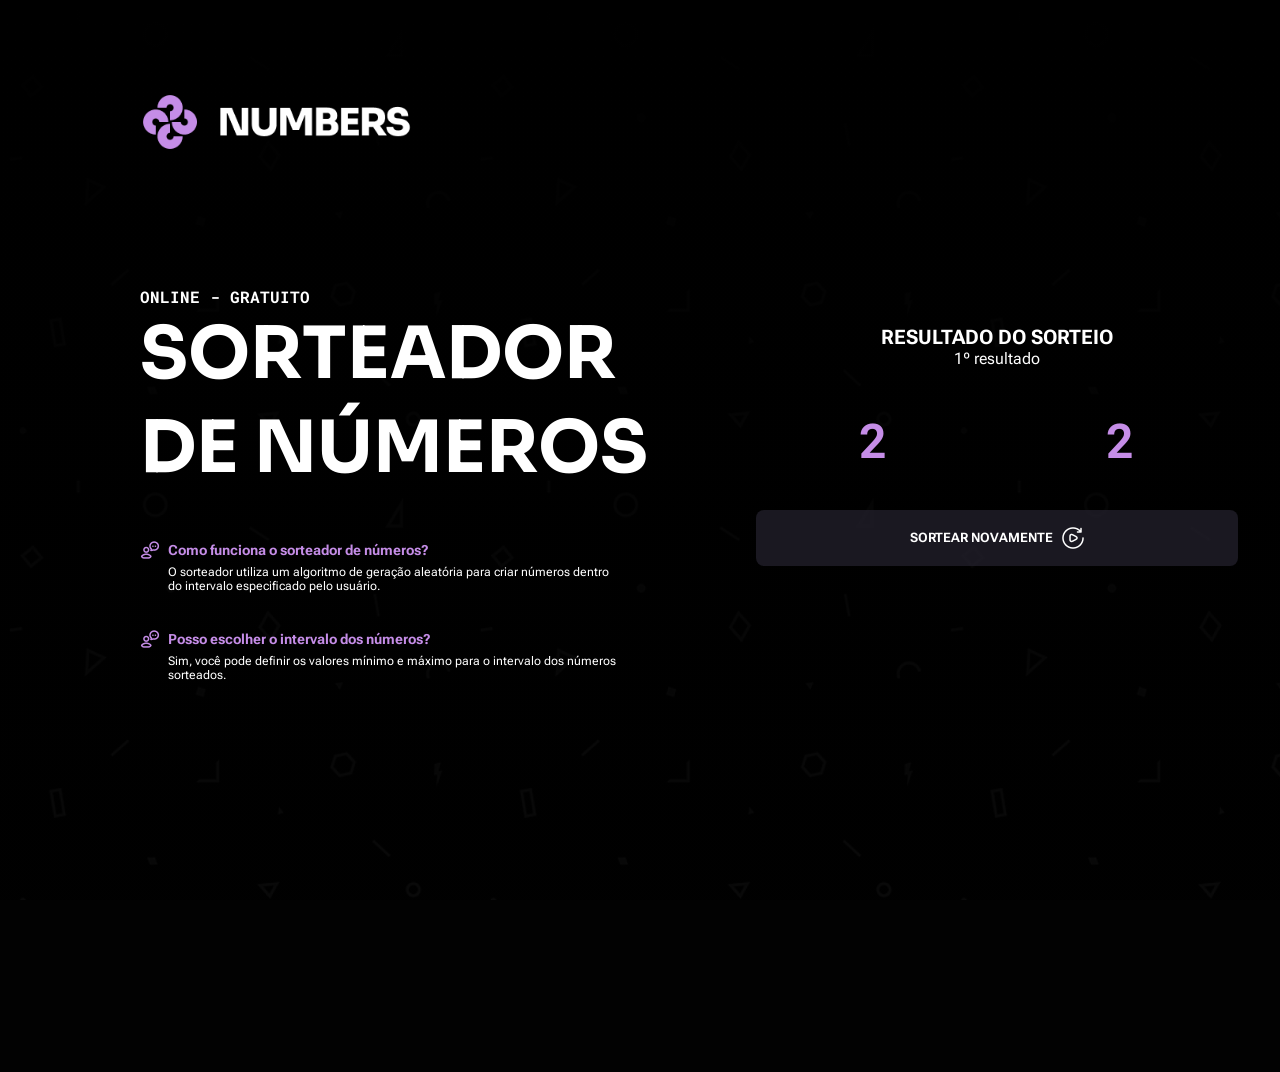
==== pageNum.html @ 414a611d "finalizando os estilos da página de resultados" ====
<!DOCTYPE html>
<html lang="pt-BR">

<head>

    <meta charset="UTF-8">
    <meta name="viewport" content="width=device-width, initial-scale=1.0">
    <title>Numbers Resultado</title>
    <link rel="preconnect" href="https://fonts.googleapis.com">
    <link rel="preconnect" href="https://fonts.gstatic.com" crossorigin>
    <link rel="preconnect" href="https://fonts.googleapis.com">
    <link rel="preconnect" href="https://fonts.gstatic.com" crossorigin>
    <link rel="preconnect" href="https://fonts.googleapis.com">
    <link rel="preconnect" href="https://fonts.gstatic.com" crossorigin>


    <link rel="stylesheet" href="style/style.css">
    <link href="https://fonts.googleapis.com/css2?family=Sora:wght@100..800&display=swap" rel="stylesheet">
    <link href="https://fonts.googleapis.com/css2?family=Roboto+Mono:ital,wght@0,100..700;1,100..700&display=swap" rel="stylesheet">
    <link href="https://fonts.googleapis.com/css2?family=Roboto+Flex:opsz,wght,XOPQ,XTRA,YOPQ,YTDE,YTFI,YTLC,YTUC@8..144,100..1000,96,468,79,-203,738,514,712&display=swap" rel="stylesheet">

</head>
<body>
    <header class="header">
        <img src="assets/img/logo.png" alt="Logo Numbers">
    </header>
    <div class="grid1 classTitulo">
        <p class="robotoMono">
            ONLINE - GRATUITO
        </p>

        <h1 class="sora">SORTEADOR DE NÚMEROS</h1>
    </div>

    <div class=" grid3 infoSorteio">
        <div class="container1  ">
            <h3 class="robotoFlex size20 txtCenter">RESULTADO DO SORTEIO</h3>
            <p class="paragrafo14 txtCenter">1º resultado</p>
        </div>
    
        <div class="classFlex12 robotoMono alinhamentoSresultados">
            <div id="resultado">2</div>

            <div id="resultado">2</div>
        </div>
    </div>

    <a href="">
        <div class="grid5 classFlexCenter" >
            <button class=" classFlex btnSortear robotoFlex">
                <p>SORTEAR NOVAMENTE</p> 
                <img src="assets/img/arrowCicle.png" alt="seta">
            </button>
        </div>
    </a>


    <div class="grid2 containerTextResult robotoFlex">
        <div class="classFlex gap8 bottom36 width482">
            <img src="assets/img/pessoa.png" alt="ícone pessoa">

            <div class="displayFlex">
                <div class="title">
                    <p>
                        Como funciona o sorteador de números?
                    </p>
                </div>
                <p class="descricao">
                    O sorteador utiliza um algoritmo de geração aleatória para criar números dentro do intervalo especificado pelo usuário.
                </p>
            </div>
        </div>

        <div class="classFlex gap8 ">
            <img src="assets/img/pessoa.png" alt="ícone pessoa">

            <div class="displayFlex">
                <div class="title">
                    <p>
                        Posso escolher o intervalo dos números? 
                    </p>
                </div>
                <p class="descricao">
                    Sim, você pode definir os valores mínimo e máximo para o intervalo dos números sorteados.
                </p>
            </div>
        </div>


    </div>
    
</body>
</html>
---- style/style.css ----
@import url('variaveis.css');
@import url('botoes.css');
@import url('resultado.css');

*{
    padding: 0px;
    margin: 0px;
}
body{
    background-color: #020202;
    color: #FFFFFF;
    padding: 30px;
    position: relative;
}
body::before{
    content: "";
    background-image:linear-gradient(rgb(0, 0, 0), rgba(0, 0, 0, 0.8)), url("../assets/img/bg.png");
    background-repeat: no-repeat;
    background-attachment: fixed;
    background-size: cover;
    position: absolute;
    top: 0;
    left: 0;
    height: 100%;
    width: 100%;
    z-index: -1;
}

header {
    height: 44px; 
    display: flex;
    justify-content: center;
    padding: 6px 0px 36px; 
}
.robotoMono{
    font-family: 'Roboto Mono', sans-serif;
    font-size: 16px;
    font-weight: bold;
    color : var{--gradient-content};
}
.sora{
    font-family: 'Sora';
    font-size: 40px;
    font-weight: extrabold;
    line-height: 130%;
}
.robotoFlex{
    font-family: 'Roboto Flex', sans-secondary;
}

.size20{
    font-size: 20px;
}

.gap8{
    gap: 8px;
}
.classTitulo{
    margin-bottom: 42px;
}

.infoSorteio{
    display: flex;
    flex-direction: column; 
}

.classFlex{
    display: flex;
}

.classFlex12{
    display: flex;
    gap: 12px;
}
.classFlexCenter{
    display: flex;
    justify-content: center;
}

.container1{
    margin-bottom:40px;
}

.paragrafo14{
    font-family: 'Roboto Flex', sans-serif;
    font-size: 14px;
}

.classFlex12 div p{
    font-family: 'Roboto flex';
    font-size: 16px;
    font-weight: bold;
    text-align: center;
    margin-bottom: 8px;
}

.classFlex12 div input{
    border: none;
    height: 56px;
    width: 86px;
    border-radius: 8px;
    background: #ffffff1b;
    font-family: 'Sora', sans-serif;
    font-size: 32px;
    font-weight: bold;
    color: var(--content-primary);
    text-align: center;
}


.robotoFlex12{
    font-family: 'Roboto flex', sans-serif;
    font-weight: bold;
}

.hoverStyle  input:hover{
    bor
}

.top20{
    margin-top: 20px;
}

.contentCenter{
    display: flex;
    align-items: center;
}

.containerText{
    margin-top: 50px;
    font-size: 12px;

    img{
        height: 20px;
    }
    .title{
        color: var(--content-brand);
        font-size: 14px;
        font-weight: bold;
        margin-bottom: 4px;
        line-height: 150%;
    }
}
.containerTextResult{
    margin-top: 30px;
    font-size: 12px;

    img{
        height: 20px;
    }
    .title{
        color: var(--content-brand);
        font-size: 14px;
        font-weight: bold;
        margin-bottom: 4px;
        line-height: 150%;
    }
}


.bottom36{
    margin-bottom:36px;
}

a{
    text-decoration: none;

    font-family: 'Roboto flex';
    font-size: 16px;
    font-weight: bold;
    text-align: center;
    margin-bottom: 8px;
    color: #ffffff;
}


.txtCenter{
    text-align: center;
}



@media screen and (min-width: 1280px) {

    body{
        overflow: hidden;
        padding: 86px 140px;


        display: grid;
        height: 100vh;
        grid-template-columns: 1fr 1fr;
        grid-template-rows: 200px 224px 100px 100px;

        grid-template-areas: 
        "header header"
        "grid1 grid3"
        "grid2 grid4"
        "grid2 grid5";
    }

    .header { grid-area: header; }
    .grid1 { grid-area: grid1; }
    .grid2 { grid-area: grid2; }
    .grid3 { grid-area: grid3; }
    .grid4 { grid-area: grid4; }
    .grid5 { grid-area: grid5; }


    header{
        justify-content: left;

        img{
            height:60px;
        }
    }

    .sora{
        font-size: 72px;
        width:508px;

    }
    .container1{
        padding-top: 39px;
        margin-left: 108px;
    }
    h3{
        width: 482px;
    }
    .paragrafo14{
        font-size: 16px;
        width: 482px;
    }
    .classFlex12{
        margin-left: 108px;
    }

    .grid2{
        height: 100px;
    }

    .grid4{
        margin-left: 108px;
    }
    .grid5{
        width: 482px;
        margin-left: 108px;
    }

    .containerText{
        margin-top: 0px;
    }

    .btnSortear{
        height: 56px;
        width: 482px;
        margin-bottom: 0px;
    }

    .classTitulo{
        margin-bottom: 0px;
        height: 200px;
    }   

    .btnSortear{
        margin-bottom: 0px;
    }

    .width482{
        width: 482px;
    }

}
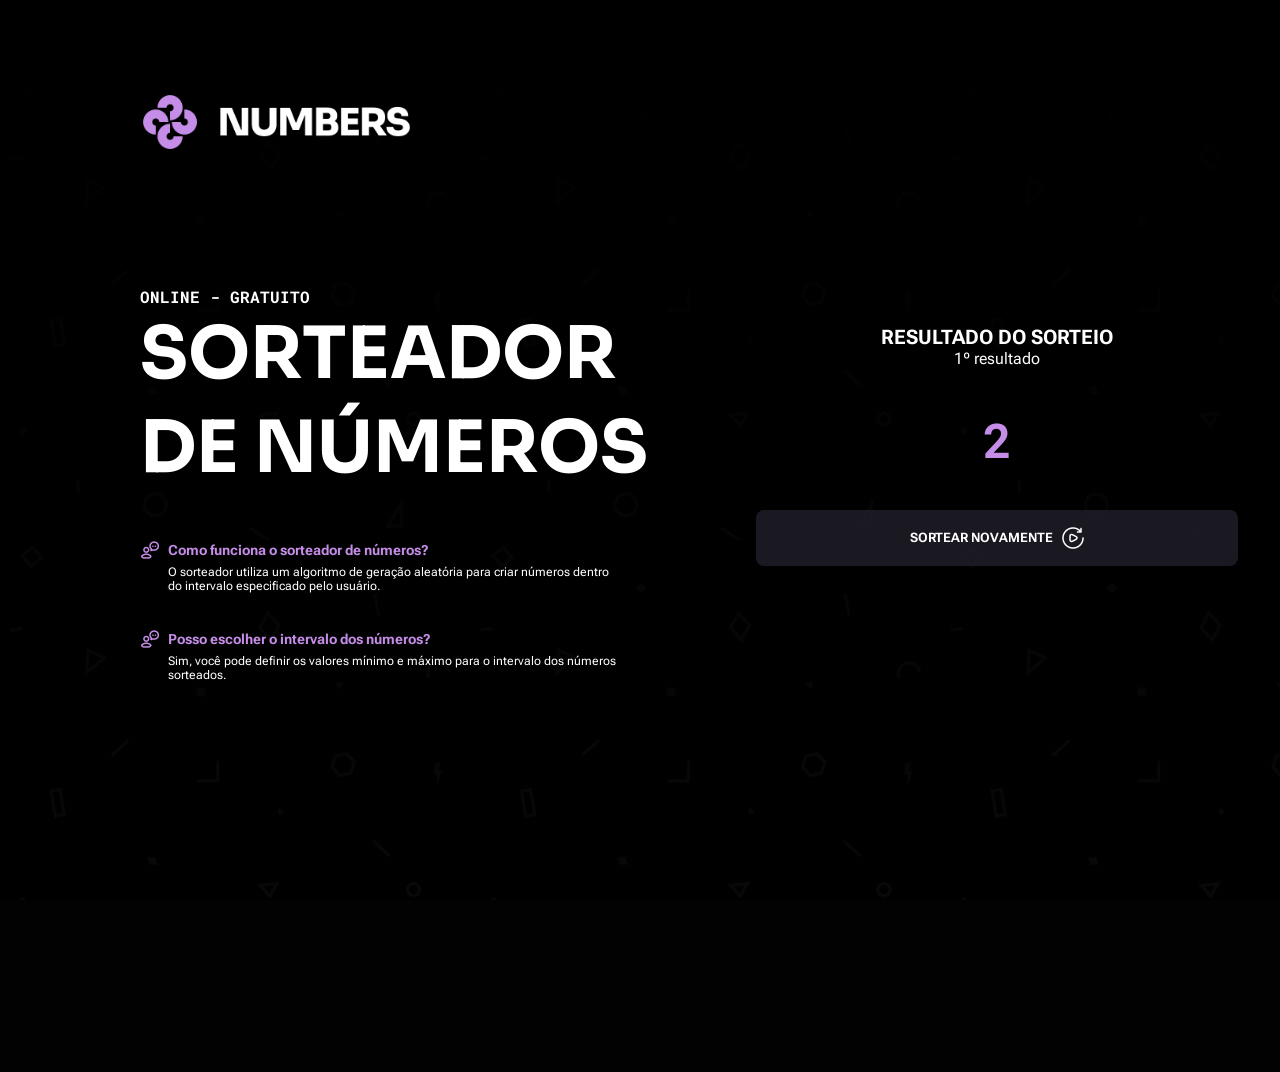
==== commit e724cc53: "aplicando a logica Co-authored-by: Copilot <copilot@github.com>" ====
--- a/pageNum.html
+++ b/pageNum.html
@@ -40,12 +40,10 @@
     
         <div class="classFlex12 robotoMono alinhamentoSresultados">
             <div id="resultado">2</div>
-
-            <div id="resultado">2</div>
         </div>
     </div>
 
-    <a href="">
+    <a href="index.html">
         <div class="grid5 classFlexCenter" >
             <button class=" classFlex btnSortear robotoFlex">
                 <p>SORTEAR NOVAMENTE</p> 
@@ -89,5 +87,17 @@
 
     </div>
     
+    <script>
+        // Recupera os números sorteados do localStorage
+        const numeros = JSON.parse(localStorage.getItem('numerosSorteados'));
+        
+        if (numeros && Array.isArray(numeros)) {
+            const container = document.querySelector('.alinhamentoSresultados');
+            if (container) {
+                container.innerHTML = numeros.map(num => `<div id="resultado">${num}</div>`).join('');
+            }
+        }
+    </script>
+    
 </body>
 </html>
